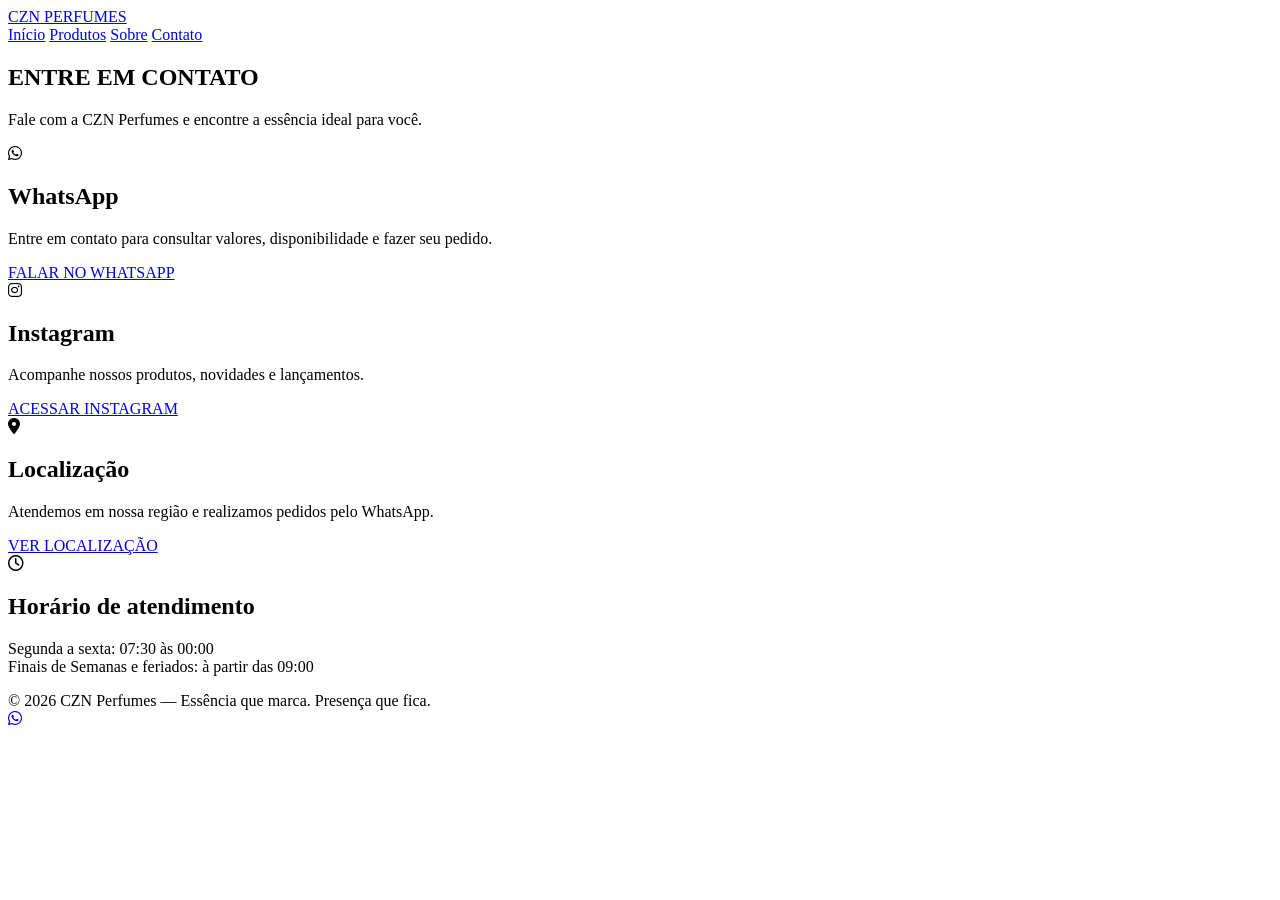
==== contato.html @ faf37661 "Add files via upload" ====
<!DOCTYPE html>
<html lang="pt-BR">

<head>
    <meta charset="UTF-8">
    <meta name="viewport" content="width=device-width, initial-scale=1.0">

    <title>Contato | CZN Perfumes</title>

    <link rel="stylesheet" href="CSS/CSS.css">

    <link rel="stylesheet"
        href="https://cdnjs.cloudflare.com/ajax/libs/font-awesome/6.5.2/css/all.min.css">
</head>

<body>

<header>

    <a href="index.html" class="marca">
        CZN
        <span>PERFUMES</span>
    </a>

    <nav>
        <a href="index.html">Início</a>
        <a href="produtos.html">Produtos</a>
        <a href="sobre.html">Sobre</a>
        <a href="contato.html" class="ativo">Contato</a>
    </nav>

</header>

<section class="titulo contato-titulo">

    <div class="linha"></div>

    <h1>ENTRE EM CONTATO</h1>

    <p>
        Fale com a CZN Perfumes e encontre a essência ideal para você.
    </p>

</section>

<main class="contatos">

    <!-- WHATSAPP -->
    <div class="contato-card">

        <div class="icone-contato">
            <i class="fa-brands fa-whatsapp"></i>
        </div>

        <h2>WhatsApp</h2>

        <p>
            Entre em contato para consultar valores,
            disponibilidade e fazer seu pedido.
        </p>

        <a
            href="https://wa.me/5519999710375?text=Ol%C3%A1%21%20Gostaria%20de%20saber%20mais%20sobre%20os%20produtos%20da%20CZN%20Perfumes."
            target="_blank"
            class="botao">
            FALAR NO WHATSAPP
        </a>

    </div>


    <!-- INSTAGRAM -->
    <div class="contato-card">

        <div class="icone-contato">
            <i class="fa-brands fa-instagram"></i>
        </div>

        <h2>Instagram</h2>

        <p>
            Acompanhe nossos produtos, novidades
            e lançamentos.
        </p>

        <a
            href="https://www.instagram.com/czn.essence?stkn=MTU3bWJ6NnlkcW1iaw=="
            target="_blank"
            class="botao">
            ACESSAR INSTAGRAM
        </a>

    </div>


    <!-- LOCALIZAÇÃO -->
    <div class="contato-card">

        <div class="icone-contato">
            <i class="fa-solid fa-location-dot"></i>
        </div>

        <h2>Localização</h2>

        <p>
            Atendemos em nossa região e realizamos
            pedidos pelo WhatsApp.
        </p>

        <a
            href="https://maps.app.goo.gl/M2QB3ei1v1p5gJZK8"
            target="_blank"
            class="botao">
            VER LOCALIZAÇÃO
        </a>

    </div>


    <!-- HORÁRIO -->
    <div class="contato-card">

        <div class="icone-contato">
            <i class="fa-regular fa-clock"></i>
        </div>

        <h2>Horário de atendimento</h2>

        <p>
            Segunda a sexta: 07:30 às 00:00<br>
            Finais de Semanas e feriados: à partir das 09:00<br>
        </p>

    </div>

</main>


<footer>
    © 2026 CZN Perfumes — Essência que marca. Presença que fica.
</footer>


<!-- BOTÃO FIXO DO WHATSAPP -->

<a
    href="https://wa.me/5519999710375?text=Ol%C3%A1%21%20Gostaria%20de%20saber%20mais%20sobre%20os%20produtos%20da%20CZN%20Perfumes."
    class="whatsapp"
    target="_blank"
    aria-label="Falar com a CZN Perfumes pelo WhatsApp">

    <i class="fa-brands fa-whatsapp"></i>

</a>

</body>
</html>
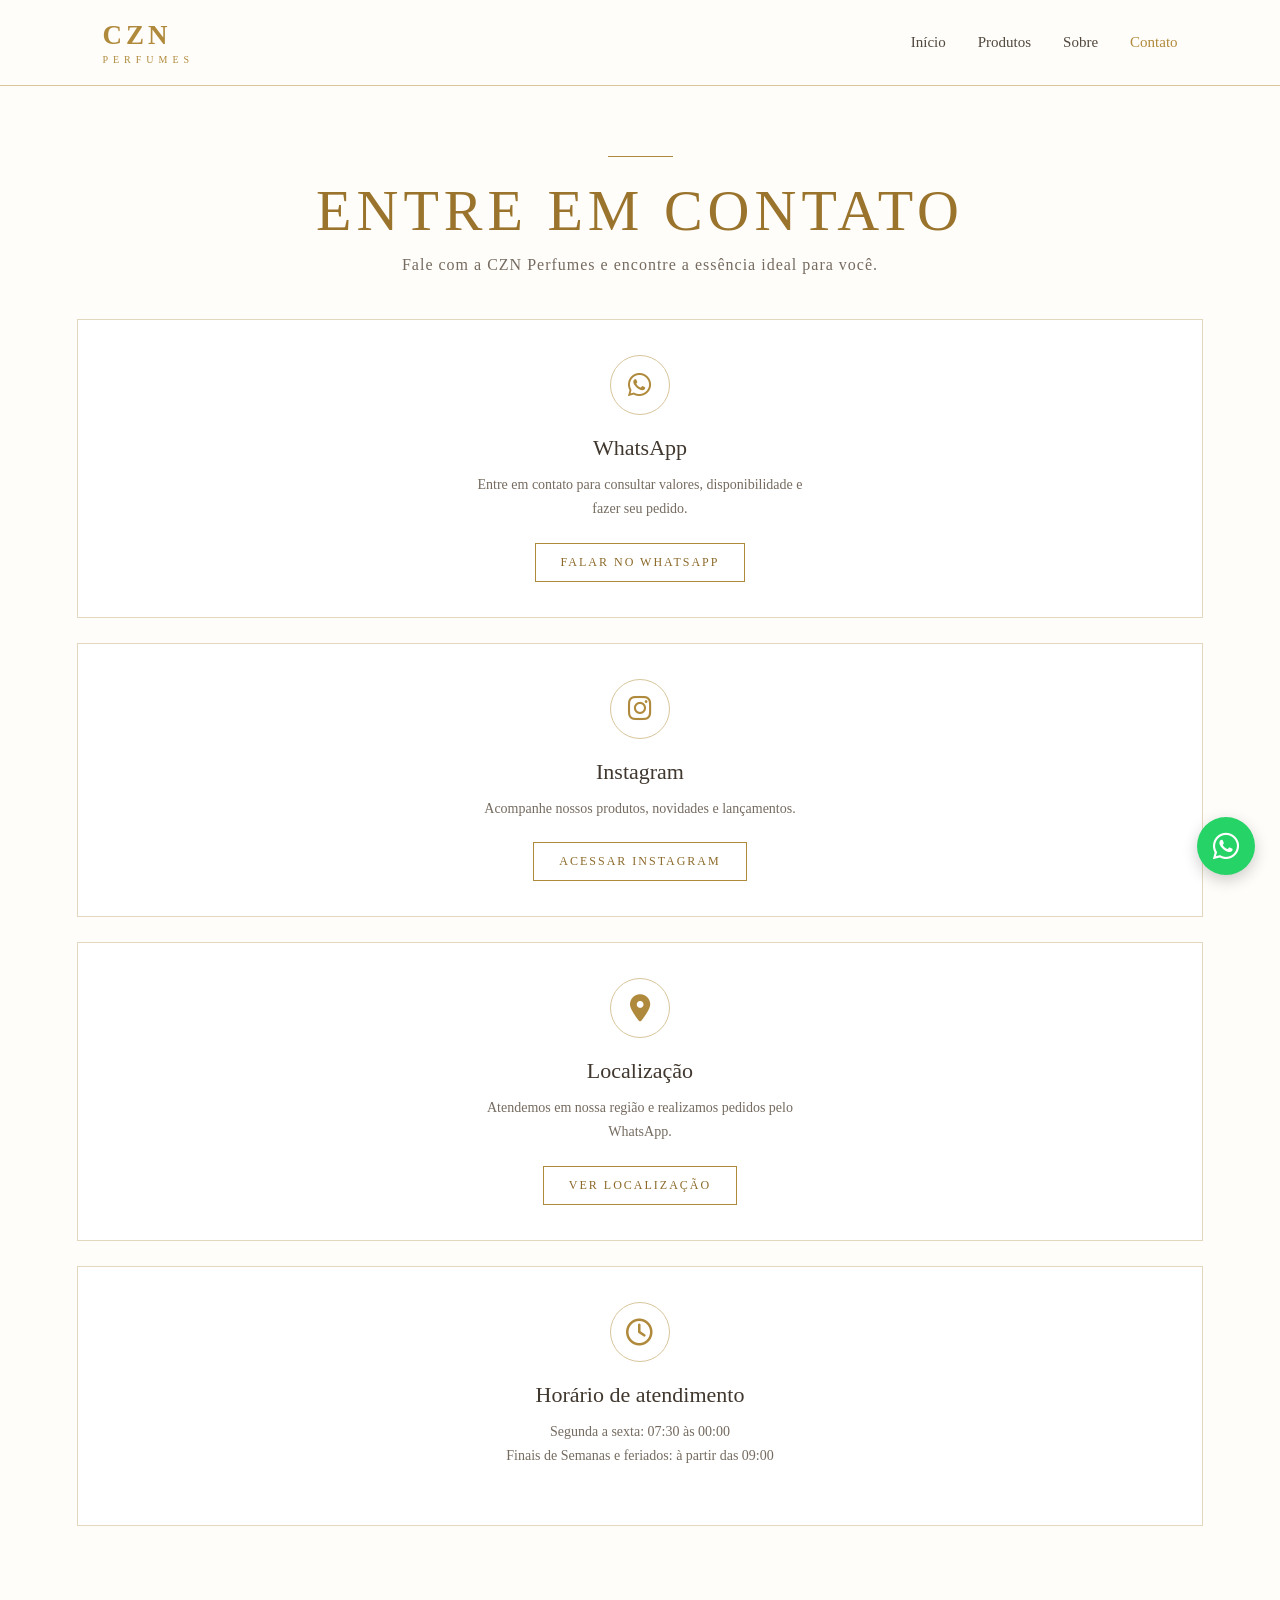
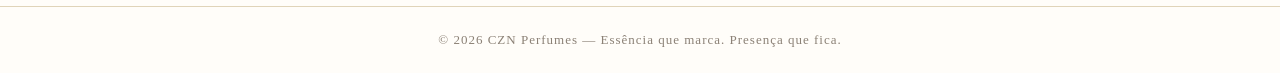
==== commit 28d2d4b1: "Fix HTML encoding issues in contato.html" ====
--- a/contato.html
+++ b/contato.html
@@ -7,7 +7,7 @@
 
     <title>Contato | CZN Perfumes</title>
 
-    <link rel="stylesheet" href="CSS/CSS.css">
+    <link rel="stylesheet" href="CSS.css">
 
     <link rel="stylesheet"
         href="https://cdnjs.cloudflare.com/ajax/libs/font-awesome/6.5.2/css/all.min.css">
@@ -154,4 +154,4 @@
 </a>
 
 </body>
-</html>+</html>
--- a/CSS.css
+++ b/CSS.css
@@ -0,0 +1,761 @@
+* {
+    margin: 0;
+    padding: 0;
+    box-sizing: border-box;
+}
+
+body {
+    font-family: Georgia, "Times New Roman", serif;
+    background: #fffdf9;
+    color: #3d352d;
+}
+
+/* ============================= */
+/* CABEÇALHO */
+/* ============================= */
+
+header {
+    width: 100%;
+    padding: 20px 8%;
+    display: flex;
+    align-items: center;
+    justify-content: space-between;
+    background: #fffdf9;
+    border-bottom: 1px solid #d8c59b;
+    position: sticky;
+    top: 0;
+    z-index: 10;
+}
+
+.marca {
+    color: #b08a3c;
+    font-size: 27px;
+    letter-spacing: 4px;
+    font-weight: bold;
+    text-decoration: none;
+}
+
+.marca span {
+    display: block;
+    font-size: 10px;
+    letter-spacing: 5px;
+    text-align: center;
+    margin-top: 3px;
+    font-weight: normal;
+}
+
+nav {
+    display: flex;
+    gap: 32px;
+}
+
+nav a {
+    text-decoration: none;
+    color: #51483e;
+    font-size: 15px;
+    transition: .3s;
+}
+
+nav a:hover,
+nav a.ativo {
+    color: #b08a3c;
+}
+
+/* ============================= */
+/* PÁGINA INICIAL */
+/* ============================= */
+
+.hero {
+    min-height: calc(100vh - 90px);
+    display: flex;
+    align-items: center;
+    justify-content: center;
+    padding: 70px 8%;
+    background:
+        linear-gradient(
+            rgba(255,253,249,0.88),
+            rgba(255,253,249,0.95)
+        ),
+        url("logo.jpg") center/cover no-repeat;
+}
+
+.conteudo {
+    max-width: 850px;
+    text-align: center;
+}
+
+.logo {
+    width: min(420px, 85vw);
+    display: block;
+    margin: 0 auto 35px;
+    mix-blend-mode: multiply;
+}
+
+.linha {
+    width: 65px;
+    height: 1px;
+    background: #b08a3c;
+    margin: 0 auto 20px;
+}
+
+.hero h1 {
+    font-size: clamp(38px, 6vw, 70px);
+    font-weight: normal;
+    letter-spacing: 5px;
+    color: #9a742d;
+    margin-bottom: 18px;
+}
+
+.subtitulo {
+    font-size: 18px;
+    letter-spacing: 2px;
+    color: #665c52;
+    margin-bottom: 35px;
+}
+
+/* ============================= */
+/* BOTÃO */
+/* ============================= */
+
+.botao {
+    display: inline-block;
+    padding: 11px 25px;
+    border: 1px solid #b08a3c;
+    color: #8c6929;
+    text-decoration: none;
+    font-size: 12px;
+    letter-spacing: 2px;
+    transition: .3s;
+    background: transparent;
+}
+
+.botao:hover {
+    background: #b08a3c;
+    color: #fff;
+}
+
+/* ============================= */
+/* TÍTULO DOS PRODUTOS */
+/* ============================= */
+
+.titulo {
+    text-align: center;
+    padding: 70px 20px 35px;
+}
+
+.titulo h1 {
+    font-size: clamp(38px, 5vw, 58px);
+    font-weight: normal;
+    letter-spacing: 5px;
+    color: #9a742d;
+    margin-bottom: 12px;
+}
+
+.titulo p {
+    color: #756b60;
+    font-size: 16px;
+    letter-spacing: 1px;
+}
+
+/* ============================= */
+/* PRODUTOS */
+/* ============================= */
+
+.produtos {
+    width: min(1180px, 90%);
+    margin: 20px auto 80px;
+    display: grid;
+    grid-template-columns: repeat(3, 1fr);
+    gap: 28px;
+}
+
+.card {
+    background: #fff;
+    border: 1px solid #e3d7bd;
+    min-height: 440px;
+    display: flex;
+    flex-direction: column;
+    text-align: center;
+    transition: .3s;
+    overflow: hidden;
+}
+
+.card:hover {
+    transform: translateY(-6px);
+    box-shadow: 0 12px 30px rgba(120, 95, 50, .12);
+    border-color: #c9aa68;
+}
+
+.foto {
+    height: 260px;
+    display: flex;
+    align-items: center;
+    justify-content: center;
+    background: #faf8f2;
+    padding: 15px;
+    overflow: hidden;
+}
+
+.foto img {
+    width: 100%;
+    height: 100%;
+    object-fit: contain;
+    transition: .3s;
+}
+
+.card:hover .foto img {
+    transform: scale(1.04);
+}
+
+.sem-foto {
+    width: 100%;
+    height: 100%;
+    display: flex;
+    align-items: center;
+    justify-content: center;
+    color: #b08a3c;
+    font-size: 22px;
+    letter-spacing: 3px;
+    border: 1px solid #e8ddc7;
+}
+
+.info {
+    padding: 22px 18px 24px;
+    flex: 1;
+    display: flex;
+    flex-direction: column;
+    align-items: center;
+}
+
+.categoria {
+    color: #b08a3c;
+    font-size: 11px;
+    letter-spacing: 2px;
+    text-transform: uppercase;
+    margin-bottom: 8px;
+}
+
+.info h2 {
+    font-size: 21px;
+    font-weight: normal;
+    letter-spacing: 1px;
+    color: #40372e;
+    margin-bottom: 20px;
+}
+
+/* ============================= */
+/* RODAPÉ */
+/* ============================= */
+
+footer {
+    text-align: center;
+    padding: 25px;
+    border-top: 1px solid #e0d4b9;
+    color: #8b8176;
+    font-size: 13px;
+    letter-spacing: 1px;
+}
+
+/* ============================= */
+/* TABLET */
+/* ============================= */
+
+@media (max-width: 850px) {
+
+    header {
+        padding: 18px 5%;
+    }
+
+    .produtos {
+        grid-template-columns: repeat(2, 1fr);
+        width: 90%;
+    }
+}
+
+/* ============================= */
+/* CELULAR */
+/* ============================= */
+
+@media (max-width: 560px) {
+
+    header {
+        flex-direction: column;
+        gap: 15px;
+        padding: 18px 5%;
+    }
+
+    nav {
+        gap: 15px;
+        flex-wrap: wrap;
+        justify-content: center;
+    }
+
+    nav a {
+        font-size: 14px;
+    }
+
+    .hero {
+        padding: 50px 5%;
+    }
+
+    .logo {
+        width: min(330px, 90vw);
+    }
+
+    .hero h1 {
+        font-size: 35px;
+        letter-spacing: 3px;
+    }
+
+    .subtitulo {
+        font-size: 14px;
+    }
+
+    .titulo {
+        padding: 45px 15px 25px;
+    }
+
+    .titulo h1 {
+        font-size: 35px;
+        letter-spacing: 3px;
+    }
+
+    .titulo p {
+        font-size: 14px;
+    }
+
+    .produtos {
+        grid-template-columns: 1fr;
+        width: 88%;
+        gap: 22px;
+    }
+
+    .card {
+        min-height: 420px;
+    }
+
+    .foto {
+        height: 250px;
+    }
+
+    .info h2 {
+        font-size: 20px;
+    }
+}
+/* ============================= */
+/* PESQUISA E FILTROS */
+/* ============================= */
+
+.filtros {
+    width: min(1180px, 90%);
+    margin: 0 auto 40px;
+    display: flex;
+    flex-direction: column;
+    align-items: center;
+    gap: 18px;
+}
+
+#pesquisa {
+    width: 100%;
+    max-width: 600px;
+    padding: 14px 18px;
+    border: 1px solid #d8c59b;
+    background: #fff;
+    color: #3d352d;
+    font-family: Georgia, "Times New Roman", serif;
+    font-size: 15px;
+    outline: none;
+}
+
+#pesquisa:focus {
+    border-color: #b08a3c;
+}
+
+.opcoes {
+    display: flex;
+    gap: 15px;
+}
+
+.opcoes select {
+    padding: 12px 18px;
+    min-width: 190px;
+    border: 1px solid #d8c59b;
+    background: #fff;
+    color: #51483e;
+    font-family: Georgia, "Times New Roman", serif;
+    font-size: 14px;
+    outline: none;
+    cursor: pointer;
+}
+
+.opcoes select:focus {
+    border-color: #b08a3c;
+}
+
+
+/* ============================= */
+/* PRODUTO ESCONDIDO */
+/* ============================= */
+
+.card.escondido {
+    display: none;
+}
+
+
+/* ============================= */
+/* CELULAR */
+/* ============================= */
+
+@media (max-width: 560px) {
+
+    .filtros {
+        width: 88%;
+        margin-bottom: 30px;
+    }
+
+    #pesquisa {
+        width: 100%;
+    }
+
+    .opcoes {
+        width: 100%;
+        flex-direction: column;
+    }
+
+    .opcoes select {
+        width: 100%;
+    }
+
+}
+#nenhumProduto {
+    display: none;
+    text-align: center;
+    margin: 30px auto 60px;
+    color: #756b60;
+    font-size: 16px;
+    letter-spacing: 1px;
+}
+
+#limparFiltros {
+    padding: 12px 18px;
+    border: 1px solid #b08a3c;
+    background: transparent;
+    color: #8c6929;
+    font-family: Georgia, "Times New Roman", serif;
+    font-size: 12px;
+    letter-spacing: 1px;
+    cursor: pointer;
+    transition: .3s;
+}
+
+#limparFiltros:hover {
+    background: #b08a3c;
+    color: #fff;
+}
+
+@media (max-width: 560px) {
+
+    #limparFiltros {
+        width: 100%;
+    }
+
+}
+.whatsapp {
+    position: fixed;
+    right: 25px;
+    bottom: 25px;
+
+    width: 58px;
+    height: 58px;
+
+    display: flex;
+    align-items: center;
+    justify-content: center;
+
+    background: #25D366;
+    color: white;
+
+    border-radius: 50%;
+    text-decoration: none;
+
+    font-size: 30px;
+
+    box-shadow: 0 5px 15px rgba(0, 0, 0, 0.2);
+
+    z-index: 1000;
+
+    transition: .3s;
+}
+
+.whatsapp:hover {
+    transform: scale(1.1);
+    box-shadow: 0 8px 20px rgba(0, 0, 0, 0.25);
+}
+@media (max-width: 560px) {
+
+    .whatsapp {
+        width: 52px;
+        height: 52px;
+        right: 18px;
+        bottom: 18px;
+        font-size: 27px;
+    }
+
+}
+/* CONTATO */
+
+.contato-titulo {
+    padding-bottom: 45px;
+}
+
+.contatos {
+    width: min(1100px, 90%);
+    margin: 0 auto 80px;
+
+    display: grid;
+    grid-template-columns: repeat(2, 1fr);
+    gap: 25px;
+}
+
+.contato-card {
+    background: #fff;
+    border: 1px solid #e3d7bd;
+
+    min-height: 280px;
+    padding: 35px 25px;
+
+    display: flex;
+    flex-direction: column;
+    align-items: center;
+    justify-content: center;
+
+    text-align: center;
+
+    transition: .3s;
+}
+
+.contato-card:hover {
+    transform: translateY(-5px);
+
+    border-color: #c9aa68;
+
+    box-shadow: 0 12px 30px rgba(120, 95, 50, .12);
+}
+
+.icone-contato {
+    width: 60px;
+    height: 60px;
+
+    display: flex;
+    align-items: center;
+    justify-content: center;
+
+    border: 1px solid #d8c59b;
+    border-radius: 50%;
+
+    color: #b08a3c;
+    font-size: 27px;
+
+    margin-bottom: 20px;
+}
+
+.contato-card h2 {
+    font-size: 22px;
+    font-weight: normal;
+
+    color: #40372e;
+
+    margin-bottom: 12px;
+}
+
+.contato-card p {
+    max-width: 350px;
+
+    color: #756b60;
+
+    font-size: 14px;
+    line-height: 1.7;
+
+    margin-bottom: 22px;
+}
+.contatos {
+    grid-template-columns: 1fr;
+    width: 88%;
+}
+
+.contato-card {
+    min-height: 260px;
+}
+/* TRANSIÇÃO ENTRE PÁGINAS */
+
+body {
+    opacity: 0;
+    animation: aparecer 0.5s ease forwards;
+}
+
+@keyframes aparecer {
+    from {
+        opacity: 0;
+    }
+
+    to {
+        opacity: 1;
+    }
+}
+body.saindo {
+    opacity: 0;
+    transition: opacity 0.35s ease;
+}
+/* ==============================
+   PÁGINA SOBRE NÓS
+============================== */
+
+.sobre-titulo {
+    padding-bottom: 45px;
+}
+
+.sobre {
+    width: min(1100px, 90%);
+    margin: 0 auto 80px;
+
+    display: grid;
+    grid-template-columns: 1fr 1fr;
+
+    gap: 60px;
+
+    align-items: center;
+}
+
+
+/* FOTO */
+
+.sobre-foto {
+    width: 100%;
+    height: 550px;
+
+    background: #faf8f2;
+
+    border: 1px solid #e3d7bd;
+
+    display: flex;
+    align-items: center;
+    justify-content: center;
+
+    overflow: hidden;
+}
+
+.foto-placeholder {
+    width: 90%;
+    height: 90%;
+
+    border: 1px dashed #d8c59b;
+
+    display: flex;
+    flex-direction: column;
+
+    align-items: center;
+    justify-content: center;
+
+    gap: 15px;
+
+    color: #b08a3c;
+}
+
+.foto-placeholder i {
+    font-size: 45px;
+}
+
+.foto-placeholder span {
+    font-size: 13px;
+    letter-spacing: 1px;
+}
+
+
+/* TEXTO */
+
+.sobre-texto {
+    color: #51483e;
+}
+
+.sobre-texto h2 {
+    color: #9a742d;
+
+    font-size: 30px;
+    font-weight: normal;
+
+    letter-spacing: 2px;
+
+    margin-bottom: 25px;
+}
+
+.sobre-texto p {
+    font-size: 15px;
+
+    line-height: 1.8;
+
+    margin-bottom: 18px;
+
+    color: #62584e;
+}
+
+.sobre-texto strong {
+    color: #4a4037;
+}
+
+.sobre-texto .frase-final {
+    margin-top: 25px;
+
+    color: #9a742d;
+
+    font-size: 16px;
+
+    letter-spacing: 1px;
+}
+
+
+/* RESPONSIVIDADE */
+
+@media (max-width: 850px) {
+
+    .sobre {
+        grid-template-columns: 1fr;
+
+        gap: 40px;
+
+        width: 90%;
+    }
+
+    .sobre-foto {
+        height: 450px;
+    }
+
+}
+
+
+@media (max-width: 560px) {
+
+    .sobre {
+        width: 88%;
+
+        gap: 30px;
+    }
+
+    .sobre-foto {
+        height: 350px;
+    }
+
+    .foto-placeholder i {
+        font-size: 35px;
+    }
+
+    .sobre-texto h2 {
+        font-size: 26px;
+    }
+
+    .sobre-texto p {
+        font-size: 14px;
+
+        line-height: 1.7;
+    }
+
+}
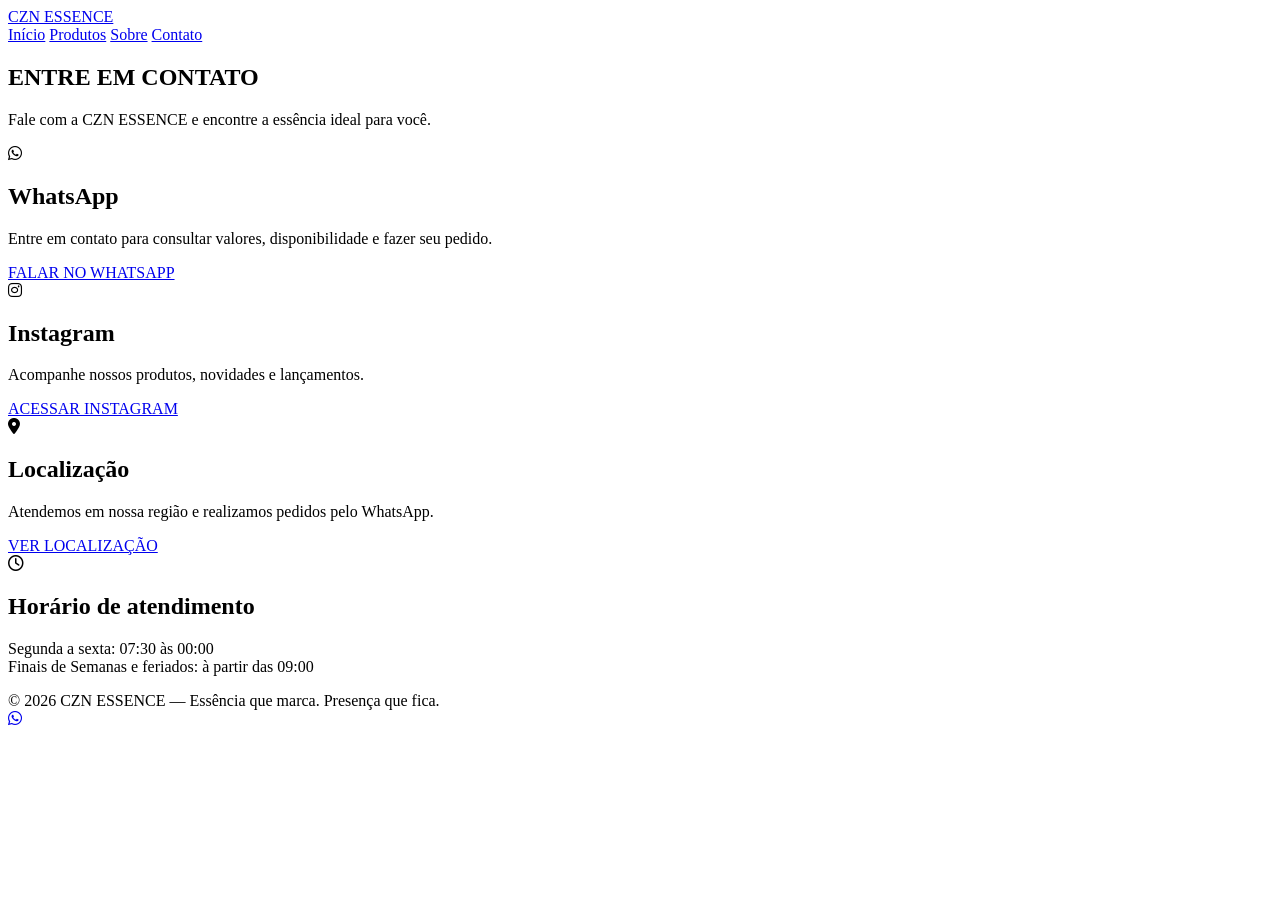
==== commit c0a380a4: "Revise contato.html for branding and consistency Updated the brand name from 'CZN Perfumes' to 'CZN " ====
--- a/contato.html
+++ b/contato.html
@@ -5,9 +5,9 @@
     <meta charset="UTF-8">
     <meta name="viewport" content="width=device-width, initial-scale=1.0">
 
-    <title>Contato | CZN Perfumes</title>
+    <title>Contato | CZN ESSENCE</title>
 
-    <link rel="stylesheet" href="CSS.css">
+    <link rel="stylesheet" href="CSS/CSS.css">
 
     <link rel="stylesheet"
         href="https://cdnjs.cloudflare.com/ajax/libs/font-awesome/6.5.2/css/all.min.css">
@@ -19,13 +19,13 @@
 
     <a href="index.html" class="marca">
         CZN
-        <span>PERFUMES</span>
+        <span>ESSENCE</span>
     </a>
 
     <nav>
         <a href="index.html">Início</a>
         <a href="produtos.html">Produtos</a>
-        <a href="sobre.html">Sobre</a>
+        <a href="#sobre">Sobre</a>
         <a href="contato.html" class="ativo">Contato</a>
     </nav>
 
@@ -38,7 +38,7 @@
     <h1>ENTRE EM CONTATO</h1>
 
     <p>
-        Fale com a CZN Perfumes e encontre a essência ideal para você.
+        Fale com a CZN ESSENCE e encontre a essência ideal para você.
     </p>
 
 </section>
@@ -137,7 +137,7 @@
 
 
 <footer>
-    © 2026 CZN Perfumes — Essência que marca. Presença que fica.
+    © 2026 CZN ESSENCE — Essência que marca. Presença que fica.
 </footer>
 
 
@@ -147,7 +147,7 @@
     href="https://wa.me/5519999710375?text=Ol%C3%A1%21%20Gostaria%20de%20saber%20mais%20sobre%20os%20produtos%20da%20CZN%20Perfumes."
     class="whatsapp"
     target="_blank"
-    aria-label="Falar com a CZN Perfumes pelo WhatsApp">
+    aria-label="Falar com a CZN ESSENCE pelo WhatsApp">
 
     <i class="fa-brands fa-whatsapp"></i>
 
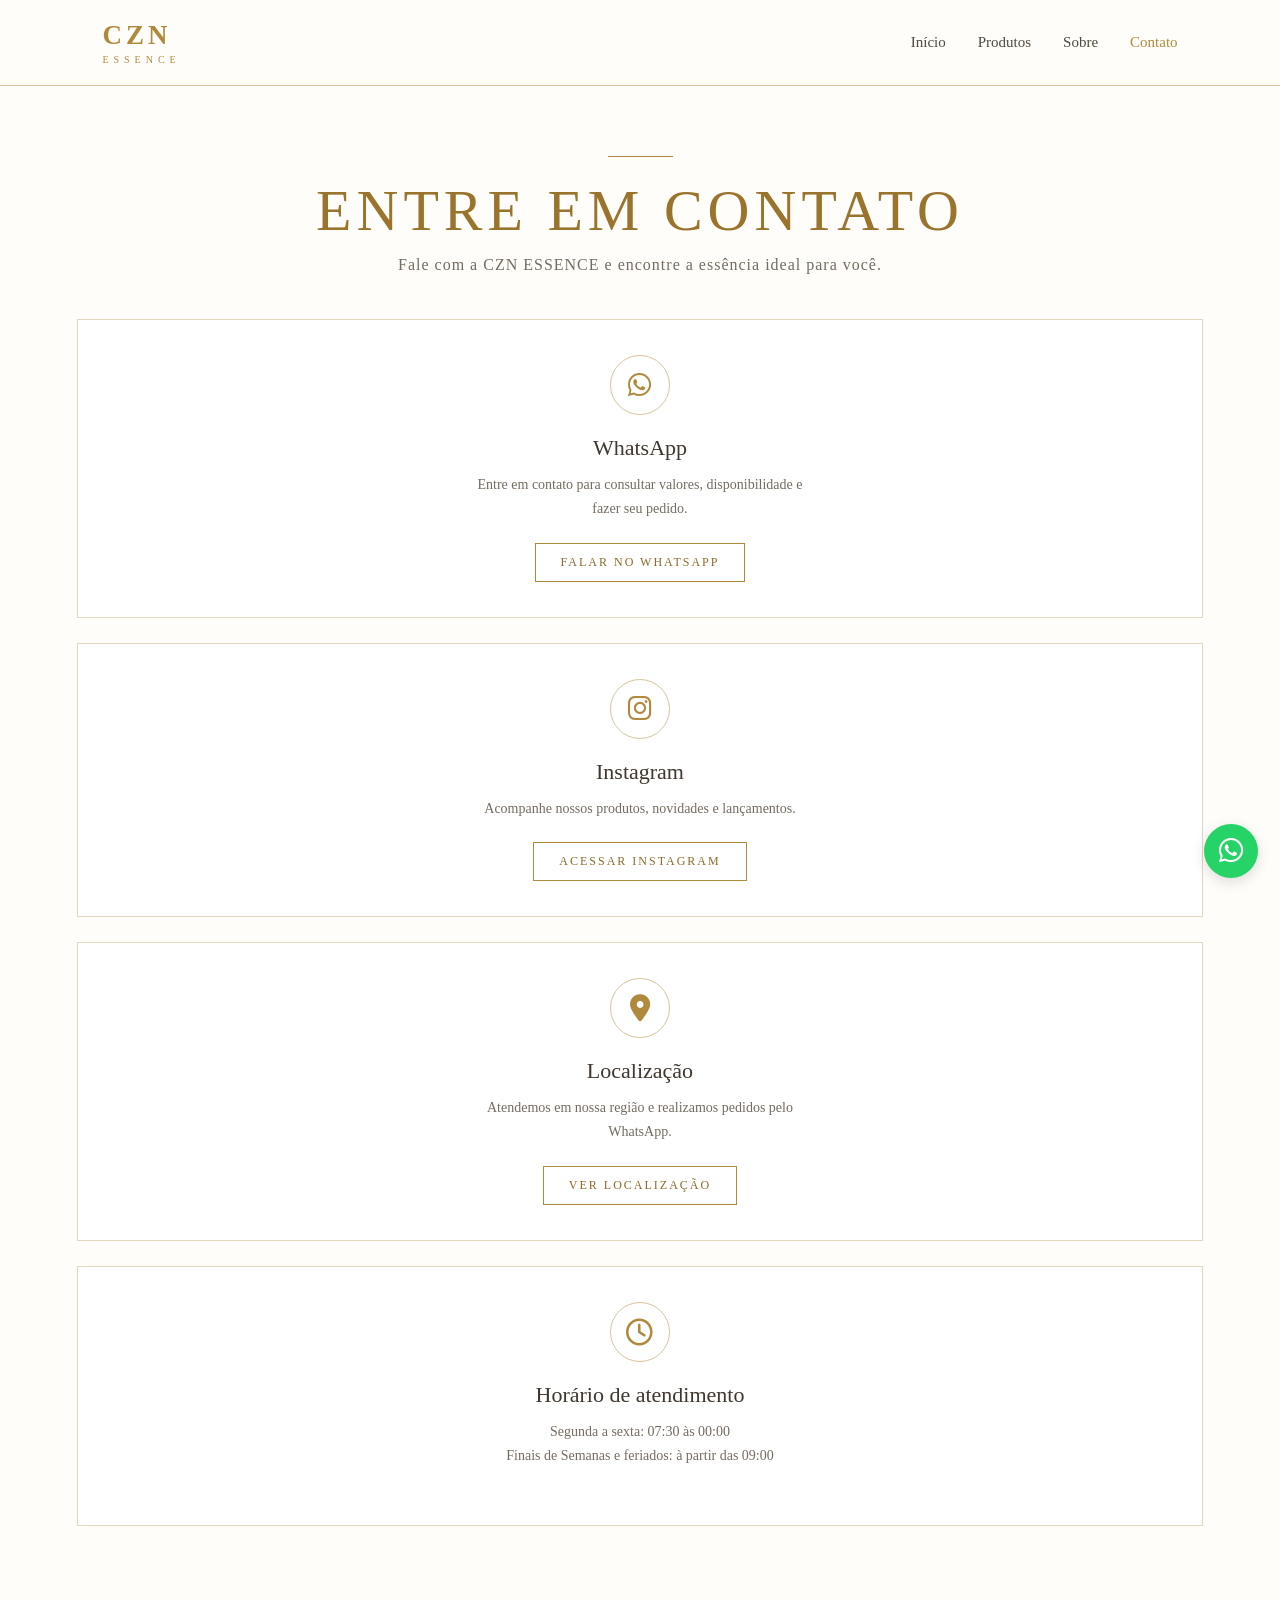
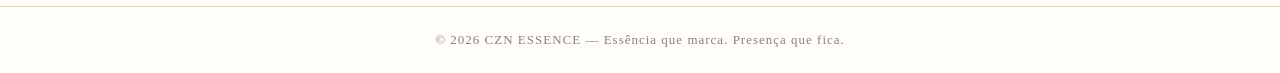
==== commit 4e6fc858: "Update contato.html" ====
--- a/contato.html
+++ b/contato.html
@@ -7,7 +7,7 @@
 
     <title>Contato | CZN ESSENCE</title>
 
-    <link rel="stylesheet" href="CSS/CSS.css">
+    <link rel="stylesheet" href="CSS.css">
 
     <link rel="stylesheet"
         href="https://cdnjs.cloudflare.com/ajax/libs/font-awesome/6.5.2/css/all.min.css">
--- a/CSS.css
+++ b/CSS.css
@@ -0,0 +1,1090 @@
+* {
+    margin: 0;
+    padding: 0;
+    box-sizing: border-box;
+}
+
+body {
+    font-family: Georgia, "Times New Roman", serif;
+    background: #fffdf9;
+    color: #3d352d;
+}
+
+/* ============================= */
+/* CABEÇALHO */
+/* ============================= */
+
+header {
+    width: 100%;
+    padding: 20px 8%;
+    display: flex;
+    align-items: center;
+    justify-content: space-between;
+    background: #fffdf9;
+    border-bottom: 1px solid #d8c59b;
+    position: sticky;
+    top: 0;
+    z-index: 10;
+}
+
+.marca {
+    color: #b08a3c;
+    font-size: 27px;
+    letter-spacing: 4px;
+    font-weight: bold;
+    text-decoration: none;
+}
+
+.marca span {
+    display: block;
+    font-size: 10px;
+    letter-spacing: 5px;
+    text-align: center;
+    margin-top: 3px;
+    font-weight: normal;
+}
+
+nav {
+    display: flex;
+    gap: 32px;
+}
+
+nav a {
+    text-decoration: none;
+    color: #51483e;
+    font-size: 15px;
+    transition: .3s;
+}
+
+nav a:hover,
+nav a.ativo {
+    color: #b08a3c;
+}
+
+/* ============================= */
+/* PÁGINA INICIAL */
+/* ============================= */
+
+.hero {
+    min-height: calc(100vh - 90px);
+    display: flex;
+    align-items: center;
+    justify-content: center;
+    padding: 70px 8%;
+    background:
+        linear-gradient(
+            rgba(255,253,249,0.88),
+            rgba(255,253,249,0.95)
+        ),
+        url("logo.jpg") center/cover no-repeat;
+}
+
+.conteudo {
+    max-width: 850px;
+    text-align: center;
+}
+
+.logo {
+    width: min(420px, 85vw);
+    display: block;
+    margin: 0 auto 35px;
+    mix-blend-mode: multiply;
+}
+
+.linha {
+    width: 65px;
+    height: 1px;
+    background: #b08a3c;
+    margin: 0 auto 20px;
+}
+
+.hero h1 {
+    font-size: clamp(38px, 6vw, 70px);
+    font-weight: normal;
+    letter-spacing: 5px;
+    color: #9a742d;
+    margin-bottom: 18px;
+}
+
+.subtitulo {
+    font-size: 18px;
+    letter-spacing: 2px;
+    color: #665c52;
+    margin-bottom: 35px;
+}
+
+/* ============================= */
+/* BOTÃO */
+/* ============================= */
+
+.botao {
+    display: inline-block;
+    padding: 11px 25px;
+    border: 1px solid #b08a3c;
+    color: #8c6929;
+    text-decoration: none;
+    font-size: 12px;
+    letter-spacing: 2px;
+    transition: .3s;
+    background: transparent;
+}
+
+.botao:hover {
+    background: #b08a3c;
+    color: #fff;
+}
+
+/* ============================= */
+/* TÍTULO DOS PRODUTOS */
+/* ============================= */
+
+.titulo {
+    text-align: center;
+    padding: 70px 20px 35px;
+}
+
+.titulo h1 {
+    font-size: clamp(38px, 5vw, 58px);
+    font-weight: normal;
+    letter-spacing: 5px;
+    color: #9a742d;
+    margin-bottom: 12px;
+}
+
+.titulo p {
+    color: #756b60;
+    font-size: 16px;
+    letter-spacing: 1px;
+}
+
+/* ============================= */
+/* PRODUTOS */
+/* ============================= */
+
+.produtos {
+    width: min(1180px, 90%);
+    margin: 20px auto 80px;
+    display: grid;
+    grid-template-columns: repeat(3, 1fr);
+    gap: 28px;
+}
+
+.card {
+    background: #fff;
+    border: 1px solid #e3d7bd;
+    min-height: 440px;
+    display: flex;
+    flex-direction: column;
+    text-align: center;
+    transition: .3s;
+    overflow: hidden;
+}
+
+.card:hover {
+    transform: translateY(-6px);
+    box-shadow: 0 12px 30px rgba(120, 95, 50, .12);
+    border-color: #c9aa68;
+}
+
+.foto {
+    height: 260px;
+    display: flex;
+    align-items: center;
+    justify-content: center;
+    background: #faf8f2;
+    padding: 15px;
+    overflow: hidden;
+}
+
+.foto img {
+    width: 100%;
+    height: 100%;
+    object-fit: contain;
+    transition: .3s;
+}
+
+.card:hover .foto img {
+    transform: scale(1.04);
+}
+
+.sem-foto {
+    width: 100%;
+    height: 100%;
+    display: flex;
+    align-items: center;
+    justify-content: center;
+    color: #b08a3c;
+    font-size: 22px;
+    letter-spacing: 3px;
+    border: 1px solid #e8ddc7;
+}
+
+.info {
+    padding: 22px 18px 24px;
+    flex: 1;
+    display: flex;
+    flex-direction: column;
+    align-items: center;
+}
+
+.categoria {
+    color: #b08a3c;
+    font-size: 11px;
+    letter-spacing: 2px;
+    text-transform: uppercase;
+    margin-bottom: 8px;
+}
+
+.info h2 {
+    font-size: 21px;
+    font-weight: normal;
+    letter-spacing: 1px;
+    color: #40372e;
+    margin-bottom: 20px;
+}
+
+/* ============================= */
+/* RODAPÉ */
+/* ============================= */
+
+footer {
+    text-align: center;
+    padding: 25px;
+    border-top: 1px solid #e0d4b9;
+    color: #8b8176;
+    font-size: 13px;
+    letter-spacing: 1px;
+}
+
+/* ============================= */
+/* TABLET */
+/* ============================= */
+
+@media (max-width: 850px) {
+
+    header {
+        padding: 18px 5%;
+    }
+
+    .produtos {
+        grid-template-columns: repeat(2, 1fr);
+        width: 90%;
+    }
+}
+
+/* ============================= */
+/* CELULAR */
+/* ============================= */
+
+@media (max-width: 560px) {
+
+    header {
+        flex-direction: column;
+        gap: 15px;
+        padding: 18px 5%;
+    }
+
+    nav {
+        gap: 15px;
+        flex-wrap: wrap;
+        justify-content: center;
+    }
+
+    nav a {
+        font-size: 14px;
+    }
+
+    .hero {
+        padding: 50px 5%;
+    }
+
+    .logo {
+        width: min(330px, 90vw);
+    }
+
+    .hero h1 {
+        font-size: 35px;
+        letter-spacing: 3px;
+    }
+
+    .subtitulo {
+        font-size: 14px;
+    }
+
+    .titulo {
+        padding: 45px 15px 25px;
+    }
+
+    .titulo h1 {
+        font-size: 35px;
+        letter-spacing: 3px;
+    }
+
+    .titulo p {
+        font-size: 14px;
+    }
+
+    .produtos {
+        grid-template-columns: 1fr;
+        width: 88%;
+        gap: 22px;
+    }
+
+    .card {
+        min-height: 420px;
+    }
+
+    .foto {
+        height: 250px;
+    }
+
+    .info h2 {
+        font-size: 20px;
+    }
+}
+/* ============================= */
+/* PESQUISA E FILTROS */
+/* ============================= */
+
+.filtros {
+    width: min(1180px, 90%);
+    margin: 0 auto 40px;
+    display: flex;
+    flex-direction: column;
+    align-items: center;
+    gap: 18px;
+}
+
+#pesquisa {
+    width: 100%;
+    max-width: 600px;
+    padding: 14px 18px;
+    border: 1px solid #d8c59b;
+    background: #fff;
+    color: #3d352d;
+    font-family: Georgia, "Times New Roman", serif;
+    font-size: 15px;
+    outline: none;
+}
+
+#pesquisa:focus {
+    border-color: #b08a3c;
+}
+
+.opcoes {
+    display: flex;
+    gap: 15px;
+}
+
+.opcoes select {
+    padding: 12px 18px;
+    min-width: 190px;
+    border: 1px solid #d8c59b;
+    background: #fff;
+    color: #51483e;
+    font-family: Georgia, "Times New Roman", serif;
+    font-size: 14px;
+    outline: none;
+    cursor: pointer;
+}
+
+.opcoes select:focus {
+    border-color: #b08a3c;
+}
+
+
+/* ============================= */
+/* PRODUTO ESCONDIDO */
+/* ============================= */
+
+.card.escondido {
+    display: none;
+}
+
+
+/* ============================= */
+/* CELULAR */
+/* ============================= */
+
+@media (max-width: 560px) {
+
+    .filtros {
+        width: 88%;
+        margin-bottom: 30px;
+    }
+
+    #pesquisa {
+        width: 100%;
+    }
+
+    .opcoes {
+        width: 100%;
+        flex-direction: column;
+    }
+
+    .opcoes select {
+        width: 100%;
+    }
+
+}
+#nenhumProduto {
+    display: none;
+    text-align: center;
+    margin: 30px auto 60px;
+    color: #756b60;
+    font-size: 16px;
+    letter-spacing: 1px;
+}
+
+#limparFiltros {
+    padding: 12px 18px;
+    border: 1px solid #b08a3c;
+    background: transparent;
+    color: #8c6929;
+    font-family: Georgia, "Times New Roman", serif;
+    font-size: 12px;
+    letter-spacing: 1px;
+    cursor: pointer;
+    transition: .3s;
+}
+
+#limparFiltros:hover {
+    background: #b08a3c;
+    color: #fff;
+}
+
+@media (max-width: 560px) {
+
+    #limparFiltros {
+        width: 100%;
+    }
+
+}
+.whatsapp {
+    position: fixed;
+    right: 25px;
+    bottom: 25px;
+
+    width: 58px;
+    height: 58px;
+
+    display: flex;
+    align-items: center;
+    justify-content: center;
+
+    background: #25D366;
+    color: white;
+
+    border-radius: 50%;
+    text-decoration: none;
+
+    font-size: 30px;
+
+    box-shadow: 0 5px 15px rgba(0, 0, 0, 0.2);
+
+    z-index: 1000;
+
+    transition: .3s;
+}
+
+.whatsapp:hover {
+    transform: scale(1.1);
+    box-shadow: 0 8px 20px rgba(0, 0, 0, 0.25);
+}
+@media (max-width: 560px) {
+
+    .whatsapp {
+        width: 52px;
+        height: 52px;
+        right: 18px;
+        bottom: 18px;
+        font-size: 27px;
+    }
+
+}
+/* CONTATO */
+
+.contato-titulo {
+    padding-bottom: 45px;
+}
+
+.contatos {
+    width: min(1100px, 90%);
+    margin: 0 auto 80px;
+
+    display: grid;
+    grid-template-columns: repeat(2, 1fr);
+    gap: 25px;
+}
+
+.contato-card {
+    background: #fff;
+    border: 1px solid #e3d7bd;
+
+    min-height: 280px;
+    padding: 35px 25px;
+
+    display: flex;
+    flex-direction: column;
+    align-items: center;
+    justify-content: center;
+
+    text-align: center;
+
+    transition: .3s;
+}
+
+.contato-card:hover {
+    transform: translateY(-5px);
+
+    border-color: #c9aa68;
+
+    box-shadow: 0 12px 30px rgba(120, 95, 50, .12);
+}
+
+.icone-contato {
+    width: 60px;
+    height: 60px;
+
+    display: flex;
+    align-items: center;
+    justify-content: center;
+
+    border: 1px solid #d8c59b;
+    border-radius: 50%;
+
+    color: #b08a3c;
+    font-size: 27px;
+
+    margin-bottom: 20px;
+}
+
+.contato-card h2 {
+    font-size: 22px;
+    font-weight: normal;
+
+    color: #40372e;
+
+    margin-bottom: 12px;
+}
+
+.contato-card p {
+    max-width: 350px;
+
+    color: #756b60;
+
+    font-size: 14px;
+    line-height: 1.7;
+
+    margin-bottom: 22px;
+}
+.contatos {
+    grid-template-columns: 1fr;
+    width: 88%;
+}
+
+.contato-card {
+    min-height: 260px;
+}
+/* TRANSIÇÃO ENTRE PÁGINAS */
+
+body {
+    opacity: 0;
+    animation: aparecer 0.5s ease forwards;
+}
+
+@keyframes aparecer {
+    from {
+        opacity: 0;
+    }
+
+    to {
+        opacity: 1;
+    }
+}
+body.saindo {
+    opacity: 0;
+    transition: opacity 0.35s ease;
+}
+
+/* ==============================
+   PÁGINA DE DETALHES DO PRODUTO
+============================== */
+
+.detalhes-produto {
+    width: min(1180px, 90%);
+    margin: 50px auto 90px;
+}
+
+.voltar {
+    display: inline-flex;
+    align-items: center;
+    gap: 8px;
+
+    color: #8c6929;
+    text-decoration: none;
+
+    font-size: 13px;
+    letter-spacing: 1px;
+
+    margin-bottom: 35px;
+
+    transition: .3s;
+}
+
+.voltar:hover {
+    color: #b08a3c;
+    transform: translateX(-4px);
+}
+
+
+/* ÁREA DO PRODUTO */
+
+.produto-detalhes {
+    display: grid;
+    grid-template-columns: 1fr 1fr;
+
+    gap: 70px;
+
+    align-items: center;
+}
+
+
+/* IMAGEM */
+
+.produto-imagem {
+    height: 600px;
+
+    background: #faf8f2;
+
+    border: 1px solid #e3d7bd;
+
+    display: flex;
+    align-items: center;
+    justify-content: center;
+
+    padding: 30px;
+
+    overflow: hidden;
+}
+
+.produto-imagem img {
+    width: 100%;
+    height: 100%;
+
+    object-fit: contain;
+
+    transition: .4s;
+}
+
+.produto-imagem:hover img {
+    transform: scale(1.04);
+}
+
+
+/* INFORMAÇÕES */
+
+.produto-informacoes {
+    display: flex;
+    flex-direction: column;
+    align-items: flex-start;
+}
+
+.produto-informacoes .categoria {
+    margin-bottom: 12px;
+}
+
+.produto-informacoes h1 {
+    color: #40372e;
+
+    font-size: clamp(36px, 4vw, 52px);
+
+    font-weight: normal;
+
+    letter-spacing: 2px;
+
+    margin-bottom: 25px;
+}
+
+.descricao {
+    color: #62584e;
+
+    font-size: 15px;
+
+    line-height: 1.8;
+
+    margin-bottom: 30px;
+}
+
+
+/* INFORMAÇÕES INDIVIDUAIS */
+
+.informacao {
+    width: 100%;
+
+    border-top: 1px solid #e3d7bd;
+
+    padding: 18px 0;
+}
+
+.informacao h3 {
+    color: #9a742d;
+
+    font-size: 14px;
+
+    font-weight: normal;
+
+    letter-spacing: 1px;
+
+    margin-bottom: 8px;
+}
+
+.informacao h3 i {
+    margin-right: 8px;
+}
+
+.informacao p {
+    color: #62584e;
+
+    font-size: 14px;
+
+    line-height: 1.6;
+}
+
+
+/* BOTÃO WHATSAPP */
+
+.botao-produto {
+    margin-top: 25px;
+
+    padding: 14px 28px;
+
+    display: inline-flex;
+
+    align-items: center;
+
+    gap: 10px;
+}
+
+.botao-produto i {
+    font-size: 18px;
+}
+
+
+/* RESPONSIVIDADE */
+
+@media (max-width: 850px) {
+
+    .produto-detalhes {
+        grid-template-columns: 1fr;
+
+        gap: 40px;
+    }
+
+    .produto-imagem {
+        height: 500px;
+    }
+
+    .produto-informacoes h1 {
+        font-size: 38px;
+    }
+
+}
+
+
+@media (max-width: 560px) {
+
+    .detalhes-produto {
+        width: 88%;
+        margin-top: 30px;
+    }
+
+    .produto-imagem {
+        height: 380px;
+
+        padding: 20px;
+    }
+
+    .produto-informacoes h1 {
+        font-size: 32px;
+    }
+
+    .descricao {
+        font-size: 14px;
+    }
+
+    .botao-produto {
+        width: 100%;
+
+        justify-content: center;
+    }
+
+}
+/* ==============================
+   PÁGINA SOBRE NÓS
+============================== */
+
+.sobre-titulo {
+    padding-bottom: 45px;
+}
+
+.sobre {
+    width: min(1100px, 90%);
+    margin: 0 auto 80px;
+
+    display: grid;
+    grid-template-columns: 1fr 1fr;
+
+    gap: 60px;
+
+    align-items: center;
+}
+
+
+/* FOTO */
+
+.sobre-foto {
+    width: 100%;
+    height: 550px;
+
+    background: #faf8f2;
+
+    border: 1px solid #e3d7bd;
+
+    display: flex;
+    align-items: center;
+    justify-content: center;
+
+    overflow: hidden;
+}
+
+.foto-placeholder {
+    width: 90%;
+    height: 90%;
+
+    border: 1px dashed #d8c59b;
+
+    display: flex;
+    flex-direction: column;
+
+    align-items: center;
+    justify-content: center;
+
+    gap: 15px;
+
+    color: #b08a3c;
+}
+
+.foto-placeholder i {
+    font-size: 45px;
+}
+
+.foto-placeholder span {
+    font-size: 13px;
+    letter-spacing: 1px;
+}
+
+
+/* TEXTO */
+
+.sobre-texto {
+    color: #51483e;
+}
+
+.sobre-texto h2 {
+    color: #9a742d;
+
+    font-size: 30px;
+    font-weight: normal;
+
+    letter-spacing: 2px;
+
+    margin-bottom: 25px;
+}
+
+.sobre-texto p {
+    font-size: 15px;
+
+    line-height: 1.8;
+
+    margin-bottom: 18px;
+
+    color: #62584e;
+}
+
+.sobre-texto strong {
+    color: #4a4037;
+}
+
+.sobre-texto .frase-final {
+    margin-top: 25px;
+
+    color: #9a742d;
+
+    font-size: 16px;
+
+    letter-spacing: 1px;
+}
+
+
+/* RESPONSIVIDADE */
+
+@media (max-width: 850px) {
+
+    .sobre {
+        grid-template-columns: 1fr;
+
+        gap: 40px;
+
+        width: 90%;
+    }
+
+    .sobre-foto {
+        height: 450px;
+    }
+
+}
+
+
+@media (max-width: 560px) {
+
+    .sobre {
+        width: 88%;
+
+        gap: 30px;
+    }
+
+    .sobre-foto {
+        height: 350px;
+    }
+
+    .foto-placeholder i {
+        font-size: 35px;
+    }
+
+    .sobre-texto h2 {
+        font-size: 26px;
+    }
+
+    .sobre-texto p {
+        font-size: 14px;
+
+        line-height: 1.7;
+    }
+
+}
+.cabecalho {
+  position: sticky; top: 0; z-index: 1000;
+  display: flex; align-items: center; justify-content: space-between;
+  gap: 24px; padding: 14px 5%; background: #fffdf9;
+  border-bottom: 1px solid #e8dcc4;
+}
+.cabecalho .logo img { display: block; max-height: 58px; max-width: 180px; object-fit: contain; }
+.cabecalho nav { display: flex; align-items: center; gap: 22px; flex-wrap: wrap; }
+.cabecalho nav a { color: #51483e; text-decoration: none; font-family: Georgia, "Times New Roman", serif; }
+.cabecalho nav a:hover, .cabecalho nav a.ativo { color: #9a742d; }
+.titulo-pagina { text-align: center; padding: 48px 20px 24px; color: #51483e; }
+.titulo-pagina h1 { margin: 8px 0; color: #3d352d; font-family: Georgia, "Times New Roman", serif; }
+.filtros { width: min(1180px, 90%); margin: 0 auto 28px; display: flex; flex-direction: column; align-items: center; gap: 16px; }
+#pesquisa { box-sizing: border-box; width: 100%; max-width: 620px; padding: 14px 18px; border: 1px solid #d8c59b; background: #fff; color: #3d352d; font-family: Georgia, "Times New Roman", serif; font-size: 15px; outline: none; }
+#pesquisa:focus, .opcoes select:focus { border-color: #b08a3c; }
+.opcoes { display: flex; align-items: center; justify-content: center; flex-wrap: wrap; gap: 12px; }
+.opcoes select, #limparFiltros { padding: 12px 16px; border: 1px solid #d8c59b; background: #fff; color: #51483e; font-family: Georgia, "Times New Roman", serif; font-size: 14px; }
+#limparFiltros { border-color: #b08a3c; color: #8c6929; cursor: pointer; }
+#limparFiltros:hover { background: #b08a3c; color: #fff; }
+.contador-produtos { width: 90%; max-width: 1180px; margin: 0 auto 16px; color: #756b60; font-size: 14px; }
+.produtos { width: min(1180px, 90%); margin: 0 auto 60px; display: grid; grid-template-columns: repeat(4, minmax(0, 1fr)); gap: 24px; }
+.card { min-width: 0; border: 1px solid #eadfcd; background: #fff; overflow: hidden; }
+.card.escondido { display: none !important; }
+.card .foto { height: 260px; display: flex; align-items: center; justify-content: center; background: #f8f4ec; overflow: hidden; }
+.card .foto img { width: 100%; height: 100%; object-fit: contain; }
+.card .info { padding: 18px; }
+.card .categoria, .produto-informacoes .categoria { color: #9a742d; font-size: 12px; letter-spacing: 1px; text-transform: uppercase; }
+.card h2 { color: #3d352d; font-family: Georgia, "Times New Roman", serif; font-size: 18px; line-height: 1.35; }
+.volume-produto { color: #756b60; font-size: 13px; }
+.card .botao, .botao-produto { display: inline-block; margin-top: 12px; padding: 12px 15px; border: 1px solid #b08a3c; color: #8c6929; text-decoration: none; font-size: 12px; letter-spacing: .7px; }
+.card .botao:hover, .botao-produto:hover { background: #b08a3c; color: white; }
+#nenhumProduto { display: none; text-align: center; margin: 35px auto 70px; color: #756b60; }
+.imagem-indisponivel { width: 100%; min-height: 220px; display: flex; align-items: center; justify-content: center; color: #9a8d7b; background: #f8f4ec; font-family: Georgia, "Times New Roman", serif; }
+.detalhes-produto { width: min(1100px, 90%); margin: 35px auto 70px; }
+.voltar { display: inline-block; margin-bottom: 24px; color: #8c6929; text-decoration: none; }
+.produto-detalhes { display: grid; grid-template-columns: minmax(0, 1fr) minmax(0, 1fr); gap: 42px; align-items: start; }
+.produto-imagem { min-height: 420px; display: flex; align-items: center; justify-content: center; background: #f8f4ec; }
+.produto-imagem img { width: 100%; max-height: 560px; object-fit: contain; }
+.produto-informacoes h1 { color: #3d352d; font-family: Georgia, "Times New Roman", serif; }
+.produto-informacoes > p:not(.categoria) { color: #51483e; line-height: 1.8; }
+.informacao { padding: 12px 0; border-bottom: 1px solid #eadfcd; color: #51483e; line-height: 1.5; }
+.rodape { padding: 26px 5%; text-align: center; color: #756b60; border-top: 1px solid #e8dcc4; }
+.whatsapp { position: fixed; right: 22px; bottom: 22px; z-index: 999; width: 54px; height: 54px; display: flex; align-items: center; justify-content: center; border-radius: 50%; background: #25d366; color: white; font-size: 28px; text-decoration: none; box-shadow: 0 4px 14px #0002; }
+body { opacity: 0; animation: cznAparecer .4s ease forwards; }
+body.saindo { opacity: 0; transition: opacity .25s ease; }
+@keyframes cznAparecer { to { opacity: 1; } }
+@media (max-width: 900px) { .produtos { grid-template-columns: repeat(3, minmax(0, 1fr)); } .produto-detalhes { gap: 25px; } }
+@media (max-width: 650px) {
+  .cabecalho { flex-direction: column; padding: 12px 5%; }
+  .cabecalho nav { justify-content: center; gap: 14px; }
+  .produtos { grid-template-columns: repeat(2, minmax(0, 1fr)); gap: 14px; width: 92%; }
+  .card .foto { height: 190px; }
+  .card .info { padding: 12px; }
+  .card h2 { font-size: 15px; }
+  .opcoes { width: 100%; flex-direction: column; }
+  .opcoes select, #limparFiltros { width: 100%; box-sizing: border-box; }
+  .produto-detalhes { grid-template-columns: 1fr; }
+  .produto-imagem { min-height: 300px; }
+}
+
+/* BOTÃO VOLTAR PARA OS PERFUMES */
+
+.voltar-produtos {
+    display: inline-flex;
+    align-items: center;
+    justify-content: center;
+    gap: 10px;
+
+    margin-top: 20px;
+    padding: 12px 22px;
+
+    background: #fffdf9;
+    color: #9a742d;
+
+    border: 1px solid #b08a3c;
+    border-radius: 30px;
+
+    font-family: Georgia, "Times New Roman", serif;
+    font-size: 14px;
+    font-weight: bold;
+    text-decoration: none;
+    letter-spacing: 0.5px;
+
+    transition: all 0.3s ease;
+}
+
+.voltar-produtos i {
+    transition: transform 0.3s ease;
+}
+
+.voltar-produtos:hover {
+    background: #b08a3c;
+    color: #ffffff;
+    box-shadow: 0 5px 15px rgba(176, 138, 60, 0.20);
+    transform: translateY(-2px);
+}
+
+.voltar-produtos:hover i {
+    transform: translateX(-4px);
+}
+
+
+
+/* Galeria/carrossel de fotos da CZN ESSENCE */
+.galeria-produto { min-width: 0; }
+.carrossel-fotos { position: relative; display: flex; align-items: center; justify-content: center; min-height: 320px; overflow: hidden; border-radius: 14px; background: #fffdf9; }
+.carrossel-fotos img { width: 100%; height: 420px; object-fit: contain; display: block; }
+.seta-carrossel { position: absolute; z-index: 2; top: 50%; transform: translateY(-50%); border: 1px solid #b08a3c; background: rgba(255,253,249,.92); color: #8c6826; border-radius: 50%; width: 40px; height: 40px; cursor: pointer; font-size: 20px; box-shadow: 0 2px 8px #00000012; }
+.seta-carrossel:hover { background: #b08a3c; color: white; }
+.seta-carrossel.anterior { left: 10px; } .seta-carrossel.proxima { right: 10px; }
+.indicadores-carrossel { display:flex; justify-content:center; align-items:center; gap:8px; margin-top:12px; }
+.indicador-foto { width:9px; height:9px; border:0; padding:0; border-radius:50%; background:#d8c9a9; cursor:pointer; }
+.indicador-foto.ativo { background:#9a742d; transform:scale(1.2); }
+.legenda-foto { text-align:center; color:#8c6826; font-size:.9rem; margin:8px 0 0; }
+@media(max-width:650px) { .carrossel-fotos { min-height:260px; } .carrossel-fotos img { height:300px; } .seta-carrossel { width:34px;height:34px; } }
